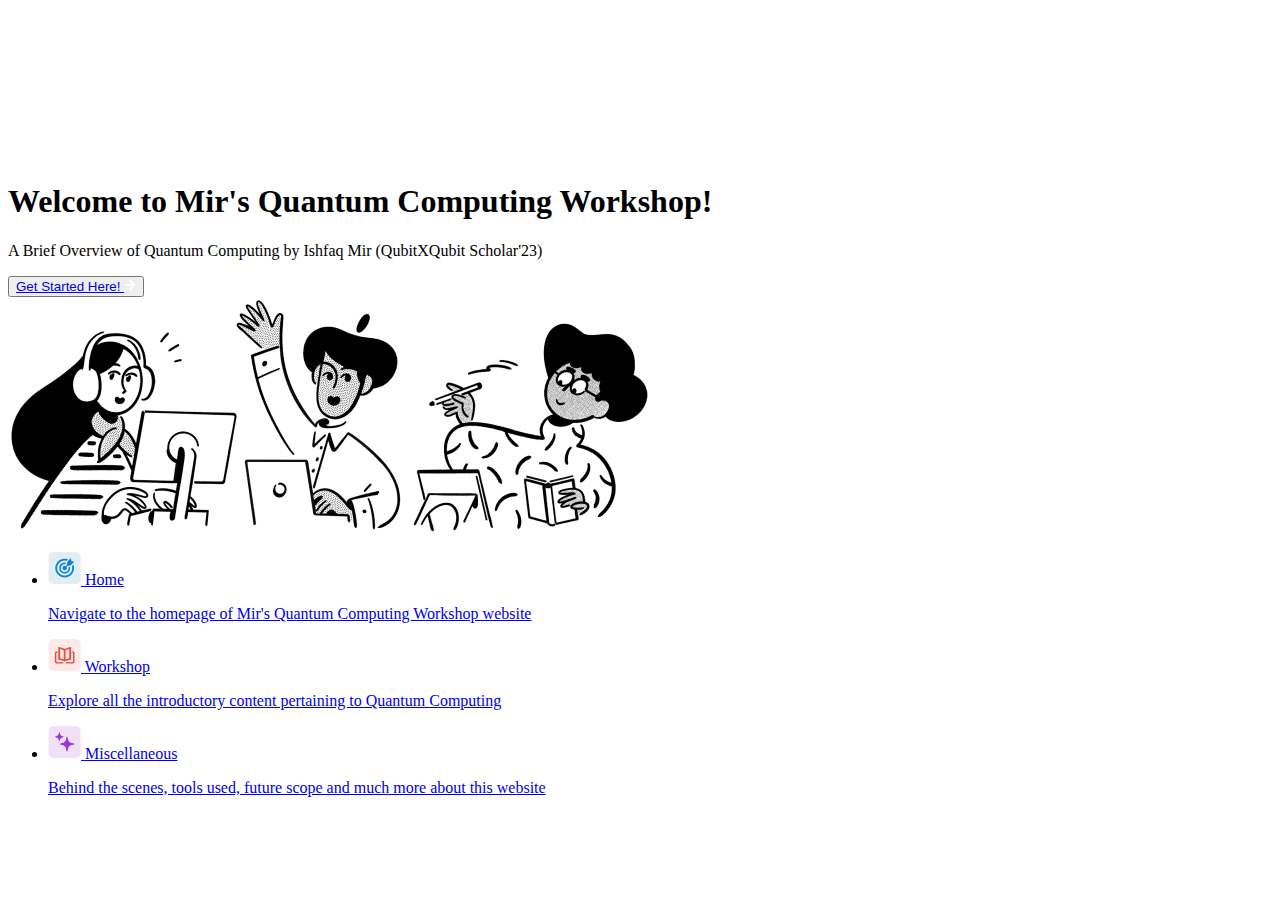
==== index.html @ f9caba0d "HTML Pages" ====
<!DOCTYPE html>
<html lang="en">

<head>
    <meta charset="UTF-8">
    <meta name="viewport" content="width=device-width, initial-scale=1.0">
    <title>Quantum Computing - Home</title>
    <link rel="shortcut icon" href="favicon.ico">

    <link rel="stylesheet" href="style.css">
</head>

<body>
    <header>
        <img src="Avatar.gif" alt="gif">
        <h1> Welcome to Mir's Quantum Computing Workshop!</h1>
        <p> A Brief Overview of Quantum Computing by Ishfaq Mir (QubitXQubit Scholar'23)</p>
        <button><a href="workshop.html">Get Started Here! <img src="get-started.png" alt=""></a></button>
        <br>
        <img src="Home_herosection.png" alt="">
        <nav>
            <ul>
                <li><a href="index.html"> <img src="home.png"> Home <p> Navigate to the homepage of Mir's Quantum Computing
                            Workshop website </p></a></li>
                <li><a href="workshop.html"> <img src="course.png"> Workshop <p> Explore all the introductory content pertaining to Quantum Computing </p></a></li>
                <li><a href="miscellaneous.html"> <img src="other.png"> Miscellaneous <p> Behind the scenes, tools used, future scope and much more about this website </p> </a></li>
            </ul>
        </nav>
    </header>

</body>

</html>
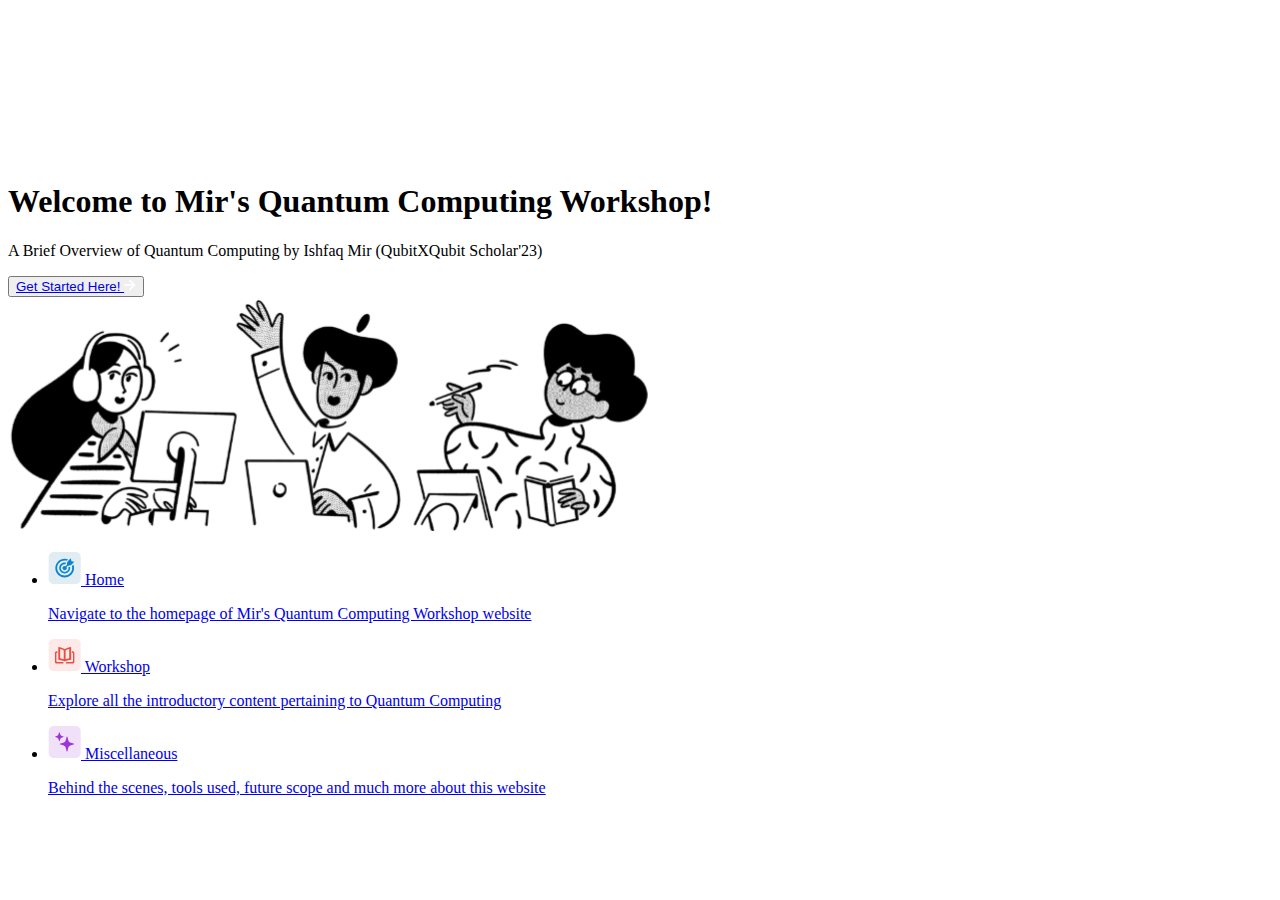
==== commit 6ff04da1: "Full HTML" ====
--- a/index.html
+++ b/index.html
@@ -17,13 +17,13 @@
         <p> A Brief Overview of Quantum Computing by Ishfaq Mir (QubitXQubit Scholar'23)</p>
         <button><a href="workshop.html">Get Started Here! <img src="get-started.png" alt=""></a></button>
         <br>
-        <img src="Home_herosection.png" alt="">
+        <img src="Home_hero.svg" alt="">
         <nav>
             <ul>
-                <li><a href="index.html"> <img src="home.png"> Home <p> Navigate to the homepage of Mir's Quantum Computing
+                <li><a href="index.html"> <img src="home.svg"> Home <p> Navigate to the homepage of Mir's Quantum Computing
                             Workshop website </p></a></li>
-                <li><a href="workshop.html"> <img src="course.png"> Workshop <p> Explore all the introductory content pertaining to Quantum Computing </p></a></li>
-                <li><a href="miscellaneous.html"> <img src="other.png"> Miscellaneous <p> Behind the scenes, tools used, future scope and much more about this website </p> </a></li>
+                <li><a href="workshop.html"> <img src="workshop.svg"> Workshop <p> Explore all the introductory content pertaining to Quantum Computing </p></a></li>
+                <li><a href="miscellaneous.html"> <img src="miscellaneous.svg"> Miscellaneous <p> Behind the scenes, tools used, future scope and much more about this website </p> </a></li>
             </ul>
         </nav>
     </header>
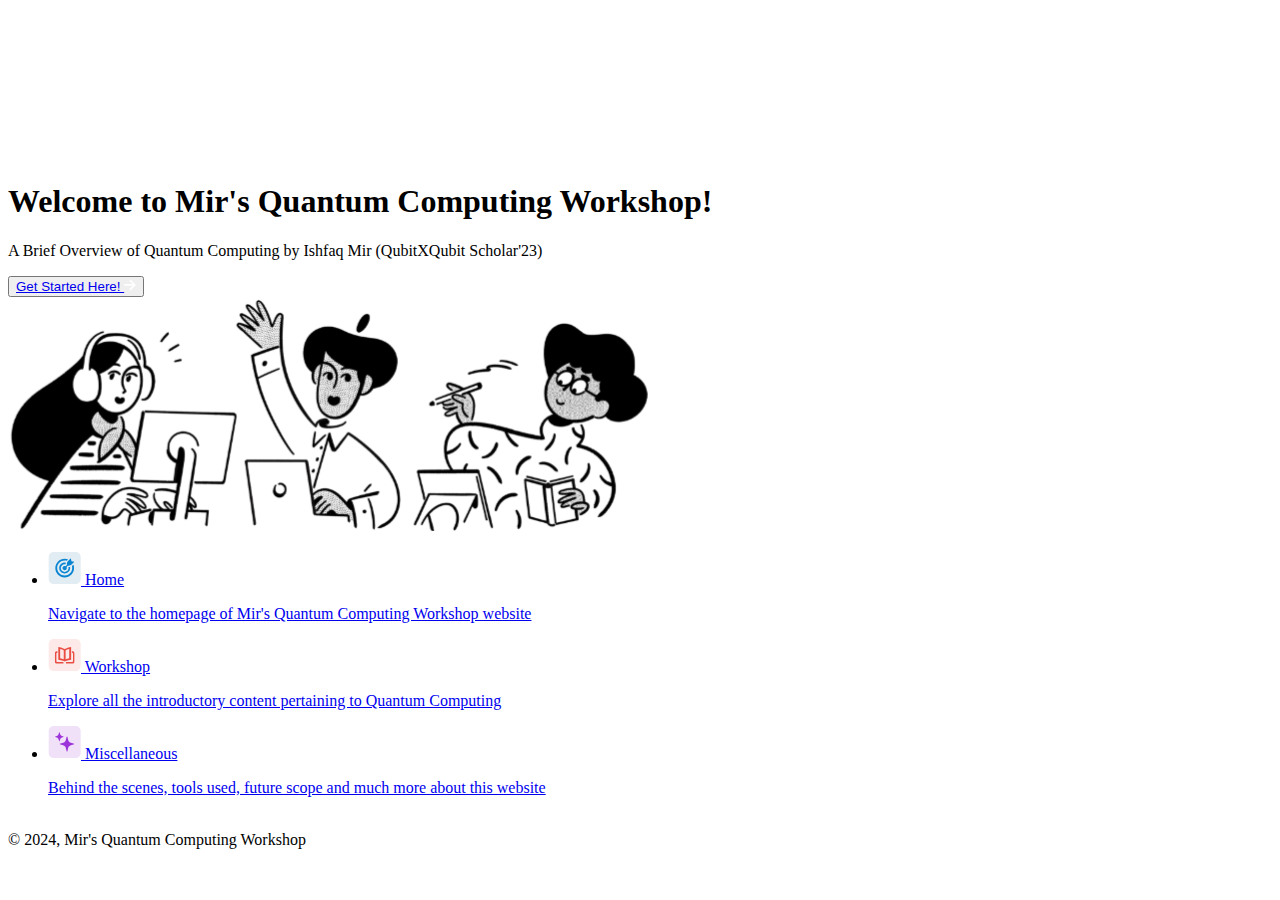
==== commit e7ac1227: "HTML_FINAL" ====
--- a/index.html
+++ b/index.html
@@ -15,7 +15,7 @@
         <img src="Avatar.gif" alt="gif">
         <h1> Welcome to Mir's Quantum Computing Workshop!</h1>
         <p> A Brief Overview of Quantum Computing by Ishfaq Mir (QubitXQubit Scholar'23)</p>
-        <button><a href="workshop.html">Get Started Here! <img src="get-started.png" alt=""></a></button>
+        <button><a href="workshop.html">Get Started Here! <img src="forward.svg" alt=""></a></button>
         <br>
         <img src="Home_hero.svg" alt="">
         <nav>
@@ -27,7 +27,8 @@
             </ul>
         </nav>
     </header>
-
+<br>
+    <footer>&copy 2024, Mir's Quantum Computing Workshop</footer>
 </body>
 
 </html>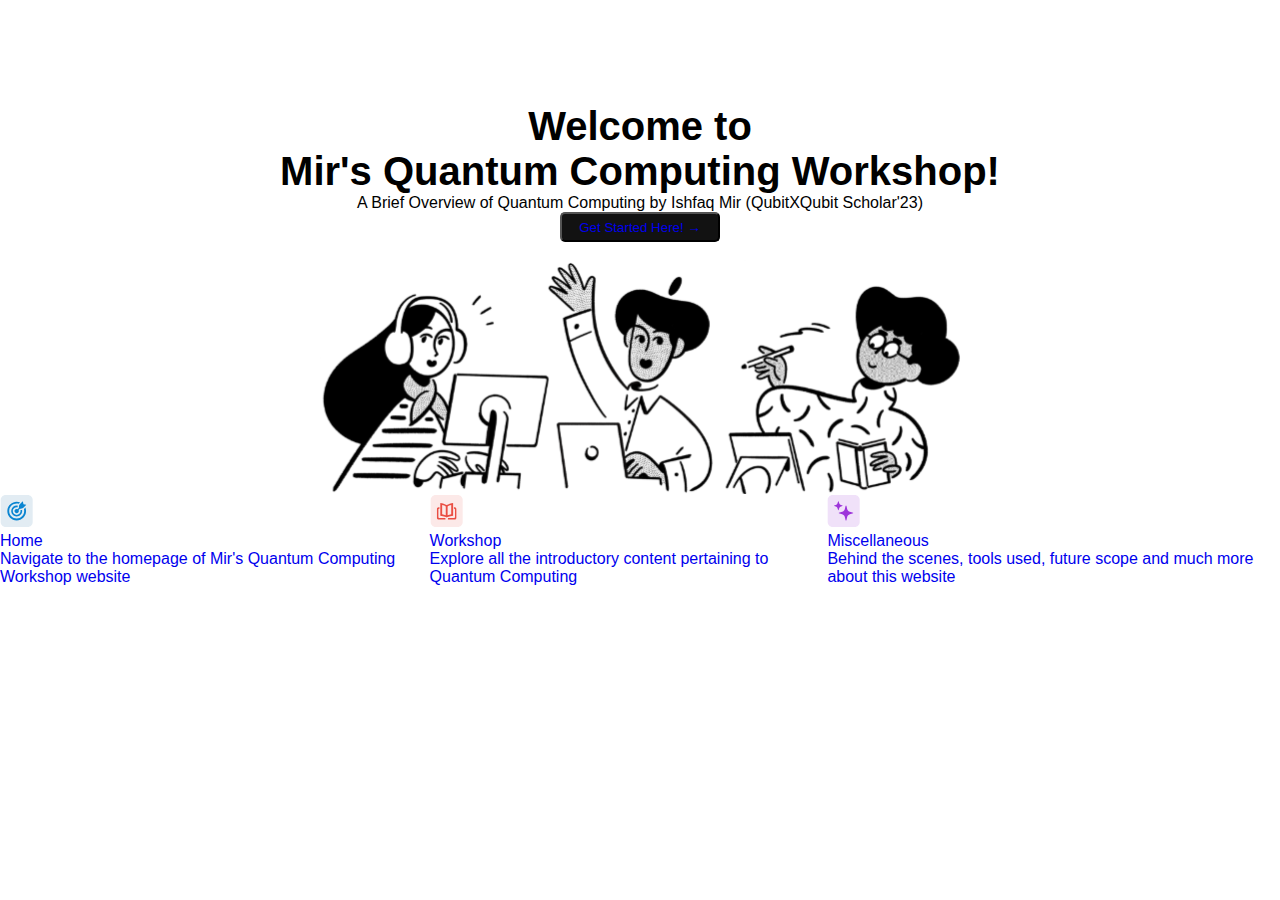
==== commit 2e8bbe9f: "first css" ====
--- a/index.html
+++ b/index.html
@@ -12,23 +12,41 @@
 
 <body>
     <header>
-        <img src="Avatar.gif" alt="gif">
-        <h1> Welcome to Mir's Quantum Computing Workshop!</h1>
-        <p> A Brief Overview of Quantum Computing by Ishfaq Mir (QubitXQubit Scholar'23)</p>
-        <button><a href="workshop.html">Get Started Here! <img src="forward.svg" alt=""></a></button>
+        <img src="Avatar.gif" class="AvatarGif" alt="gif">
+
+        <div class="hero_header">
+            <h1 class="hero_heading"> Welcome to <br> Mir's Quantum Computing Workshop!</h1>
+            <p class="hero_subheading"> A Brief Overview of Quantum Computing by Ishfaq Mir (QubitXQubit Scholar'23)</p>
+            <div>
+                <button class="hero_button"><a href="workshop.html">Get Started Here! &rarr; </a></button>
+            </div>
+        </div>
         <br>
-        <img src="Home_hero.svg" alt="">
-        <nav>
-            <ul>
-                <li><a href="index.html"> <img src="home.svg"> Home <p> Navigate to the homepage of Mir's Quantum Computing
-                            Workshop website </p></a></li>
-                <li><a href="workshop.html"> <img src="workshop.svg"> Workshop <p> Explore all the introductory content pertaining to Quantum Computing </p></a></li>
-                <li><a href="miscellaneous.html"> <img src="miscellaneous.svg"> Miscellaneous <p> Behind the scenes, tools used, future scope and much more about this website </p> </a></li>
-            </ul>
-        </nav>
+
+        <div class="hero">
+            <img src="Home_hero.svg" alt="">
+
+        </div>
+
+
+        <div class="nav">
+            <nav>
+                <ul>
+                    <div>
+                        <li><a href="index.html"> <img src="home.svg"> <br> Home <p> Navigate to the homepage of Mir's
+                                    Quantum Computing Workshop website </p></a></li>
+                    </div>
+                    <div>
+                        <li><a href="workshop.html"> <img src="workshop.svg"> <br> Workshop <p> Explore all the introductory
+                                content pertaining to Quantum Computing </p></a></li> </div>
+                    <div>
+                        <li><a href="miscellaneous.html"> <img src="miscellaneous.svg"> <br>Miscellaneous <p> Behind the scenes,
+                                tools used, future scope and much more about this website </p> </a></li></div>
+                </ul>
+            </nav>
+        </div>
+
     </header>
-<br>
-    <footer>&copy 2024, Mir's Quantum Computing Workshop</footer>
 </body>
 
 </html>--- a/style.css
+++ b/style.css
@@ -0,0 +1,73 @@
+*{
+margin: 0;
+padding: 0;
+border: border-box;
+font-family: Arial, Helvetica, sans-serif, sans-serif;
+line-height: auto;
+text-decoration: none; 
+
+}
+
+.AvatarGif {
+    width: 100px;
+}
+
+.hero {
+    width: auto;
+    height: auto;
+    display: flex;
+    align-items: center;
+    justify-content: center;
+}
+
+.hero_header {
+    display: flex;
+    display: block;
+    text-align: center;  
+}
+
+.hero_heading{
+    font-size: 40px;
+}
+
+.hero_subheading{
+    font-weight: medium ;
+}
+
+.hero_button{
+    
+    background-color: #121212;
+    color: #610202;
+    border-radius: 5px;
+    width: 160px;
+    height: 30px;
+    
+    
+    
+
+}
+    
+
+
+
+ul{
+    list-style-type: none;
+    display: flex;
+    align-items: center;
+    justify-content: center;
+    
+    
+}
+
+footer{
+    font-size: 13.6px;
+    text-align: center;
+    color: rgba(0, 0, 0, 0.4);
+    position: relative;
+    bottom: 0;
+    
+}
+    
+
+
+    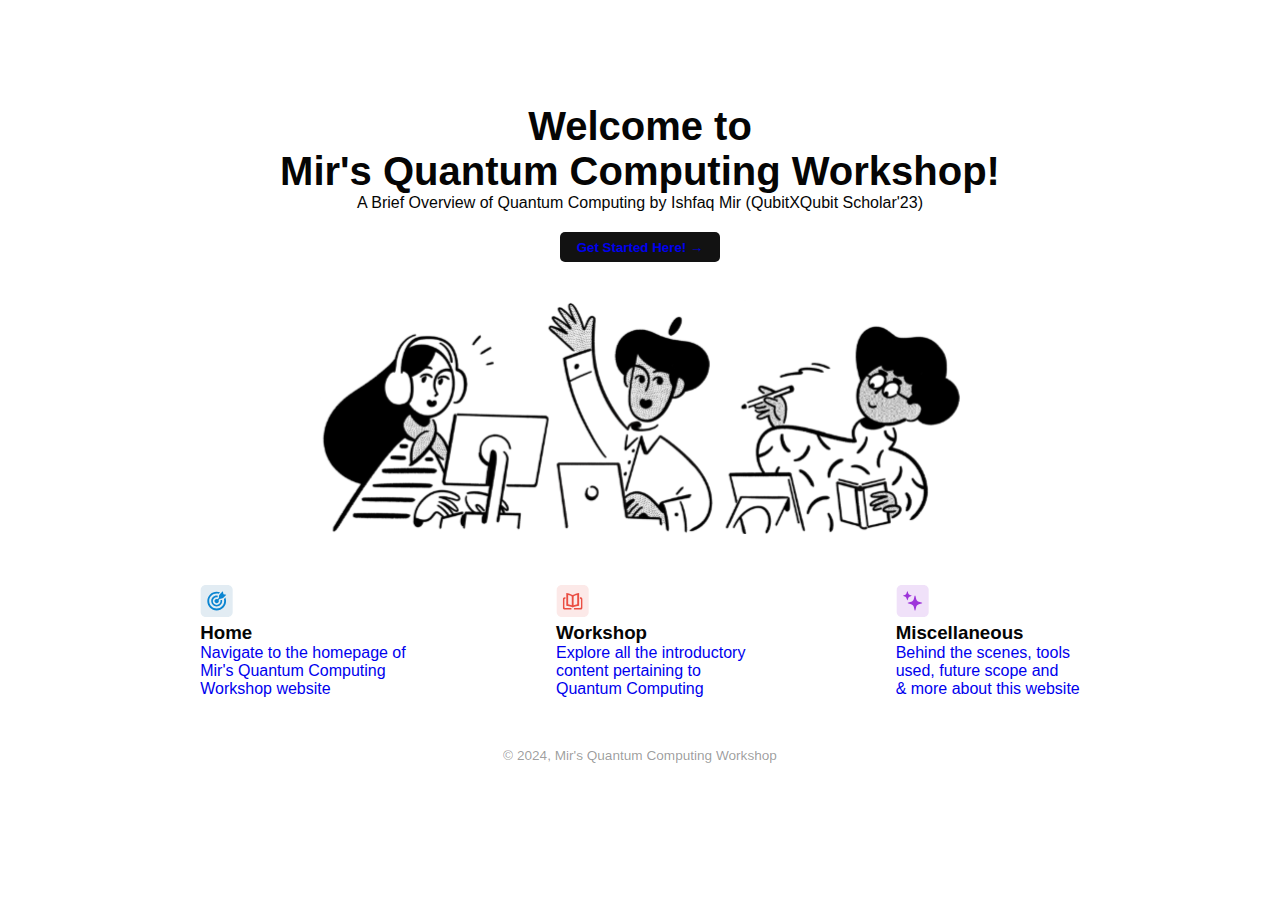
==== commit 8368548e: "2:33" ====
--- a/index.html
+++ b/index.html
@@ -18,7 +18,7 @@
             <h1 class="hero_heading"> Welcome to <br> Mir's Quantum Computing Workshop!</h1>
             <p class="hero_subheading"> A Brief Overview of Quantum Computing by Ishfaq Mir (QubitXQubit Scholar'23)</p>
             <div>
-                <button class="hero_button"><a href="workshop.html">Get Started Here! &rarr; </a></button>
+                <button class="hero_button"><a class="home_link" href="workshop.html">Get Started Here! &rarr; </a></button>
             </div>
         </div>
         <br>
@@ -33,19 +33,21 @@
             <nav>
                 <ul>
                     <div>
-                        <li><a href="index.html"> <img src="home.svg"> <br> Home <p> Navigate to the homepage of Mir's
-                                    Quantum Computing Workshop website </p></a></li>
+                        <li><a class="home_heading" href="index.html"> <img src="home.svg"> <br> <h3>Home</h3> <p> Navigate to the homepage of <br> Mir's
+                                    Quantum Computing <br> Workshop  website </p></a></li>
                     </div>
                     <div>
-                        <li><a href="workshop.html"> <img src="workshop.svg"> <br> Workshop <p> Explore all the introductory
-                                content pertaining to Quantum Computing </p></a></li> </div>
+                        <li><a class="workshop_heading" href="workshop.html"> <img src="workshop.svg"> <br> <h3>Workshop</h3> <p> Explore all the introductory <br>
+                                content pertaining to <br>Quantum Computing </p></a></li> </div>
                     <div>
-                        <li><a href="miscellaneous.html"> <img src="miscellaneous.svg"> <br>Miscellaneous <p> Behind the scenes,
-                                tools used, future scope and much more about this website </p> </a></li></div>
+                        <li><a class="miscellaneous_heading"  href="miscellaneous.html"> <img src="miscellaneous.svg"> <br> <h3>Miscellaneous</h3><p> Behind the scenes,
+                                tools <br> used, future scope and <br>& more about this website </p> </a></li></div>
                 </ul>
             </nav>
         </div>
 
+        
+    <footer class="footer">&copy 2024, Mir's Quantum Computing Workshop</footer>
     </header>
 </body>
 
--- a/style.css
+++ b/style.css
@@ -5,6 +5,8 @@
 font-family: Arial, Helvetica, sans-serif, sans-serif;
 line-height: auto;
 text-decoration: none; 
+list-style-type: none;
+word-wrap: break-word;
 
 }
 
@@ -18,43 +20,76 @@
     display: flex;
     align-items: center;
     justify-content: center;
+    margin-bottom: 50px;
 }
 
 .hero_header {
     display: flex;
     display: block;
-    text-align: center;  
+    text-align: center; 
+    color: #050505; 
 }
 
 .hero_heading{
     font-size: 40px;
+    text-align: center; 
+    color: #050505; 
 }
 
 .hero_subheading{
     font-weight: medium ;
 }
 
-.hero_button{
+button{
     
     background-color: #121212;
-    color: #610202;
+    color: #ffffff !important;
     border-radius: 5px;
     width: 160px;
     height: 30px;
-    
-    
-    
+    font-weight: bold;
+    border: none; 
+    margin: 20px;
 
 }
+p:active{
+    color
+}
+.hero_button:hover{
+    background-color: rgba(12,12,12, 0.9);
+}
+
+}
+.home_link:hover {
     
+    color:#ffffff
+}
+
+.home_link:active {
+    color: #ffffff;
+}
+
+.home_link:focus {
+    color: #ffffff;
+}
+
+.home_link:visited {
+    color: #ffffff;
+}
+
+h3,p:hover{
+    color:#050505
+}
+
+
 
 
 
 ul{
-    list-style-type: none;
     display: flex;
     align-items: center;
-    justify-content: center;
+    justify-content: space-evenly;
+    margin: 50px;
     
     
 }
@@ -63,9 +98,7 @@
     font-size: 13.6px;
     text-align: center;
     color: rgba(0, 0, 0, 0.4);
-    position: relative;
-    bottom: 0;
-    
+
 }
     
 
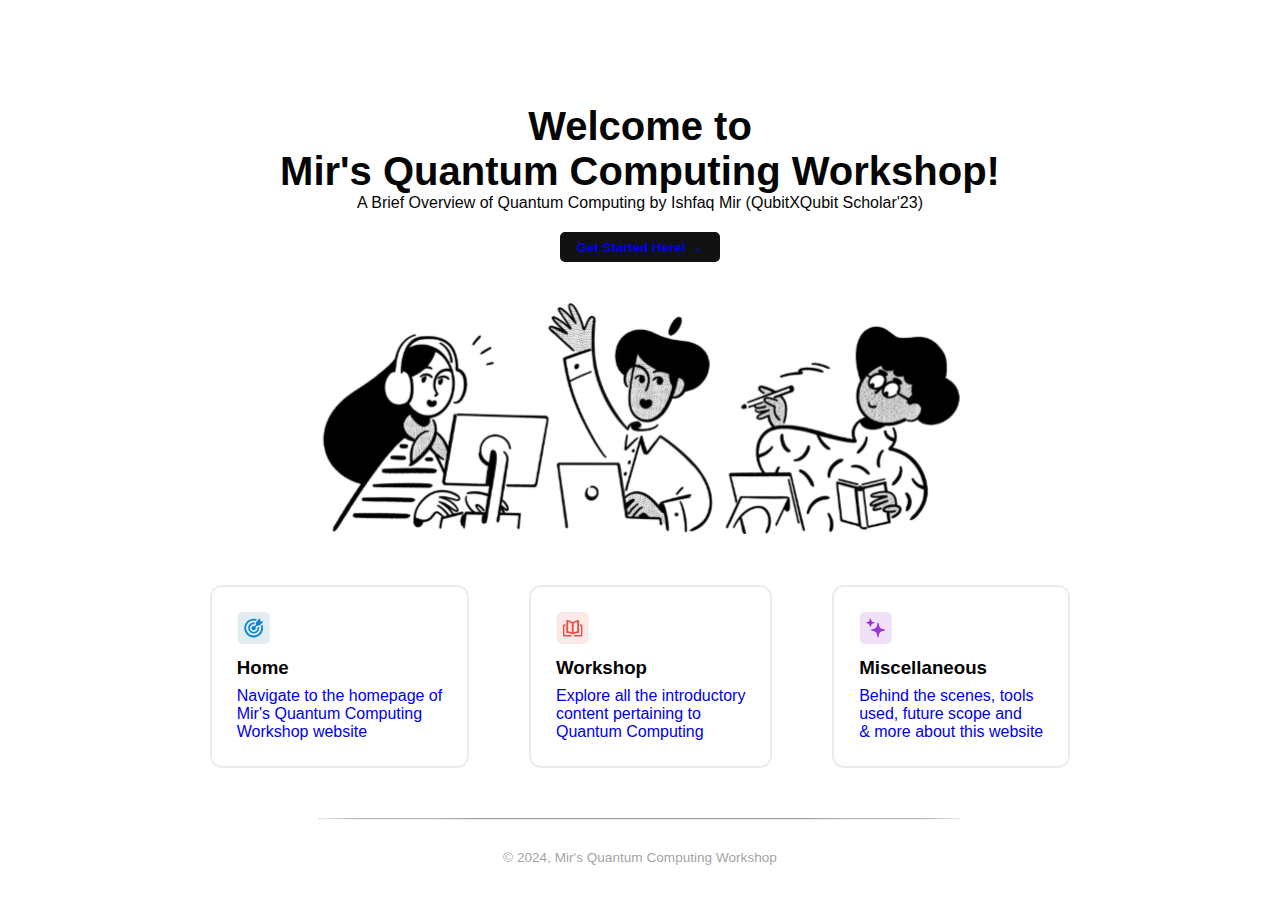
==== commit bf852d37: "home css" ====
--- a/index.html
+++ b/index.html
@@ -33,20 +33,20 @@
             <nav>
                 <ul>
                     <div>
-                        <li><a class="home_heading" href="index.html"> <img src="home.svg"> <br> <h3>Home</h3> <p> Navigate to the homepage of <br> Mir's
+                        <li><a class="home_heading" href="index.html"> <img src="home.svg"> <br> <h3>Home</h3> <p class="hero_p" id="hero_p1"> Navigate to the homepage of <br> Mir's
                                     Quantum Computing <br> Workshop  website </p></a></li>
                     </div>
                     <div>
-                        <li><a class="workshop_heading" href="workshop.html"> <img src="workshop.svg"> <br> <h3>Workshop</h3> <p> Explore all the introductory <br>
+                        <li><a class="workshop_heading" href="workshop.html"> <img src="workshop.svg"> <br> <h3>Workshop</h3> <p class="hero_p" id="hero_p2"> Explore all the introductory <br>
                                 content pertaining to <br>Quantum Computing </p></a></li> </div>
                     <div>
-                        <li><a class="miscellaneous_heading"  href="miscellaneous.html"> <img src="miscellaneous.svg"> <br> <h3>Miscellaneous</h3><p> Behind the scenes,
+                        <li><a class="miscellaneous_heading"  href="miscellaneous.html"> <img src="miscellaneous.svg"> <br> <h3>Miscellaneous</h3><p class="hero_p" id="hero_p3"> Behind the scenes,
                                 tools <br> used, future scope and <br>& more about this website </p> </a></li></div>
                 </ul>
             </nav>
         </div>
 
-        
+    <hr>  
     <footer class="footer">&copy 2024, Mir's Quantum Computing Workshop</footer>
     </header>
 </body>
--- a/style.css
+++ b/style.css
@@ -33,7 +33,8 @@
 .hero_heading{
     font-size: 40px;
     text-align: center; 
-    color: #050505; 
+    color: #050505;
+    
 }
 
 .hero_subheading{
@@ -51,12 +52,14 @@
     border: none; 
     margin: 20px;
 
+
+
 }
 p:active{
-    color
+    color:#ffffff
 }
 .hero_button:hover{
-    background-color: rgba(12,12,12, 0.9);
+    background-color: rgba(12,12,12, 0.7);
 }
 
 }
@@ -81,7 +84,9 @@
     color:#050505
 }
 
-
+.miscellaneous_heading {
+    margin-top: 10px;
+}
 
 
 
@@ -90,14 +95,71 @@
     align-items: center;
     justify-content: space-evenly;
     margin: 50px;
-    
-    
+
 }
+
+li{
+
+    border: 2px;
+    border-style: solid;
+    border-color:rgba(00,00,00,0.08);
+    border-radius: 12px;
+    padding: 25px;
+    margin-left: -100px;
+    margin-right: -100px;
+}
+
+h3{
+    margin-top: 8px;
+    margin-bottom: 8px;
+}
+
+#hero_p1:hover{
+    color: #0A85D1;
+}
+
+#hero_p2:hover{
+    color: #EA4E43;
+}
+
+#hero_p3:hover{
+color: #9D34DA;
+}
+
+
+.hero_p:active{
+    color: #050505;
+}
+
+.hero_p:focus{
+    color: #050505;
+}
+
+.hero_p:visited{
+    color: #050505;
+}
+
+
+
+
+hr{
+    color: rgba(0, 0, 0, 0.1);
+    margin: auto;
+    margin-bottom: 30px;
+    margin-top: 30px;
+    width: 50%;
+    display: flex;
+    align-items: center;
+    align-content: center;
+    border-radius: 40%;
+}
+
 
 footer{
     font-size: 13.6px;
     text-align: center;
     color: rgba(0, 0, 0, 0.4);
+    margin-bottom: 10px;
 
 }
     
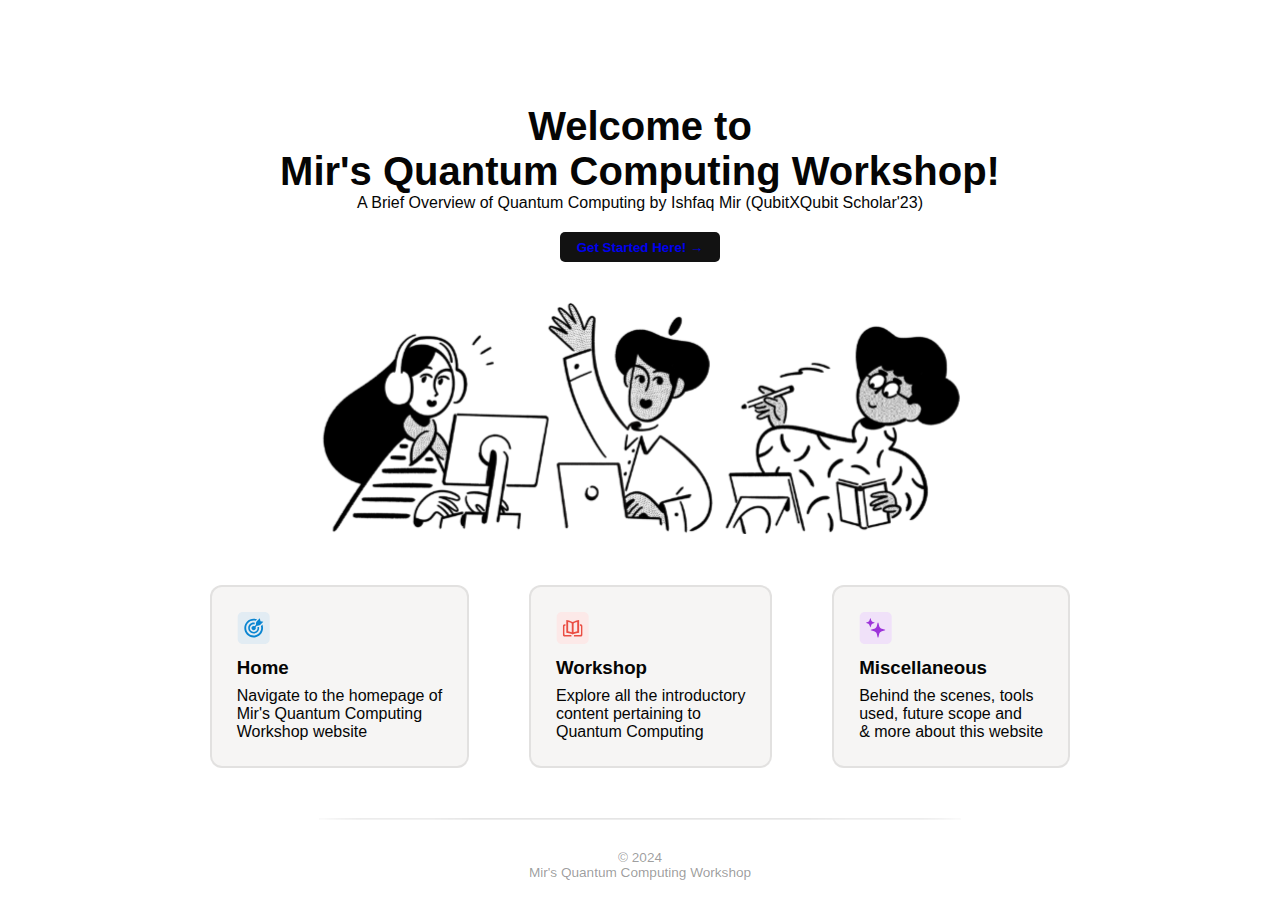
==== commit 36a5a5ae: "Worspace css half" ====
--- a/index.html
+++ b/index.html
@@ -31,23 +31,23 @@
 
         <div class="nav">
             <nav>
-                <ul>
+                <ul class="ul1">
                     <div>
-                        <li><a class="home_heading" href="index.html"> <img src="home.svg"> <br> <h3>Home</h3> <p class="hero_p" id="hero_p1"> Navigate to the homepage of <br> Mir's
+                        <li class="li1"><a class="home_heading" href="index.html"> <img src="home.svg"> <br> <h3>Home</h3> <p class="hero_p" id="hero_p1"> Navigate to the homepage of <br> Mir's
                                     Quantum Computing <br> Workshop  website </p></a></li>
                     </div>
                     <div>
-                        <li><a class="workshop_heading" href="workshop.html"> <img src="workshop.svg"> <br> <h3>Workshop</h3> <p class="hero_p" id="hero_p2"> Explore all the introductory <br>
+                        <li class="li1"><a class="workshop_heading" href="workshop.html"> <img src="workshop.svg"> <br> <h3>Workshop</h3> <p class="hero_p" id="hero_p2"> Explore all the introductory <br>
                                 content pertaining to <br>Quantum Computing </p></a></li> </div>
                     <div>
-                        <li><a class="miscellaneous_heading"  href="miscellaneous.html"> <img src="miscellaneous.svg"> <br> <h3>Miscellaneous</h3><p class="hero_p" id="hero_p3"> Behind the scenes,
+                        <li class="li1" ><a class="miscellaneous_heading"  href="miscellaneous.html"> <img src="miscellaneous.svg"> <br> <h3>Miscellaneous</h3><p class="hero_p" id="hero_p3"> Behind the scenes,
                                 tools <br> used, future scope and <br>& more about this website </p> </a></li></div>
                 </ul>
             </nav>
         </div>
 
     <hr>  
-    <footer class="footer">&copy 2024, Mir's Quantum Computing Workshop</footer>
+    <footer class="footer">&copy 2024 <br> Mir's Quantum Computing Workshop</footer>
     </header>
 </body>
 
--- a/style.css
+++ b/style.css
@@ -8,6 +8,7 @@
 list-style-type: none;
 word-wrap: break-word;
 
+
 }
 
 .AvatarGif {
@@ -62,7 +63,7 @@
     background-color: rgba(12,12,12, 0.7);
 }
 
-}
+
 .home_link:hover {
     
     color:#ffffff
@@ -88,9 +89,11 @@
     margin-top: 10px;
 }
 
-
-
-ul{
+p {
+    color: #050505;
+}
+
+.ul1{
     display: flex;
     align-items: center;
     justify-content: space-evenly;
@@ -98,17 +101,23 @@
 
 }
 
-li{
+.li1{
 
     border: 2px;
     border-style: solid;
     border-color:rgba(00,00,00,0.08);
+    background-color: #F6F5F4;
     border-radius: 12px;
     padding: 25px;
     margin-left: -100px;
     margin-right: -100px;
 }
 
+.li1:hover{
+    background-color: #FFFFFF;
+
+}
+
 h3{
     margin-top: 8px;
     margin-bottom: 8px;
@@ -144,6 +153,7 @@
 
 hr{
     color: rgba(0, 0, 0, 0.1);
+    border-color:rgba(0, 0, 0, 0.1); ;
     margin: auto;
     margin-bottom: 30px;
     margin-top: 30px;
@@ -154,14 +164,60 @@
     border-radius: 40%;
 }
 
-
 footer{
     font-size: 13.6px;
     text-align: center;
     color: rgba(0, 0, 0, 0.4);
-    margin-bottom: 10px;
-
-}
+    margin-bottom: 15px;
+}
+
+
+/* workshop*/
+
+.ul2{
+    display: flex;
+    align-items: center;
+    justify-content: space-evenly;
+    margin: 50px;
+    flex-wrap: wrap;
+    
+    
+}
+
+.li2{
+    width: 65%;
+    
+    border: 2px;
+    border-style: solid;
+    border-color:rgba(00,00,00,0.08);
+    background-color: #F6F5F4;
+    border-radius: 12px;
+    padding: 18px;
+    margin-block: 25px;
+   
+}
+
+.li2:hover{
+    background-color: #FFFFFF
+}
+
+.workspace_p1:hover{
+    color: #EA4E43;
+}
+
+.workspace_p2:hover{
+    color: #F5A300;
+}
+
+.workspace_p3:hover{
+color: #0A85D1;
+}
+
+
+
+
+
+
     
 
 
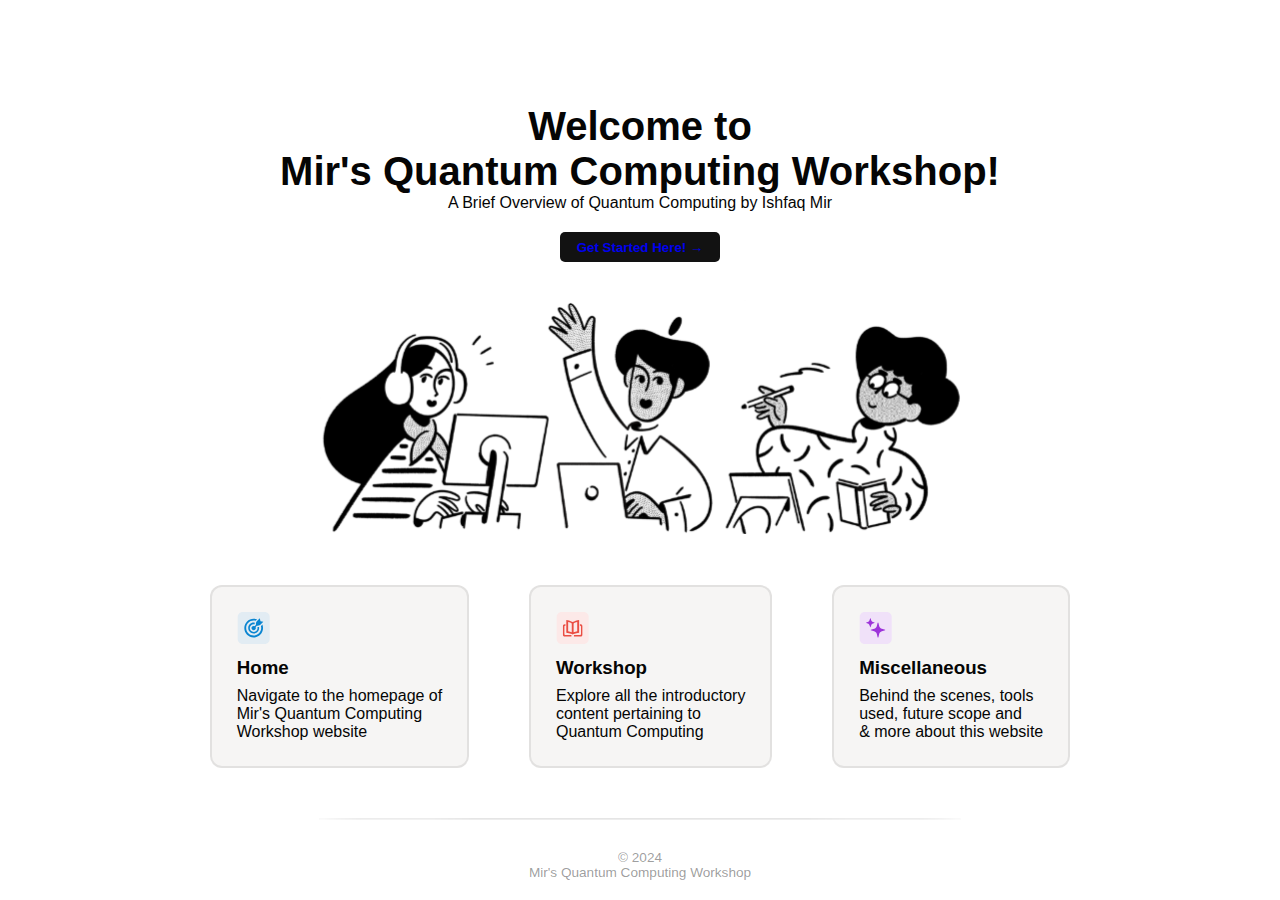
==== commit 83a310e2: "Update index.html" ====
--- a/index.html
+++ b/index.html
@@ -16,7 +16,7 @@
 
         <div class="hero_header">
             <h1 class="hero_heading"> Welcome to <br> Mir's Quantum Computing Workshop!</h1>
-            <p class="hero_subheading"> A Brief Overview of Quantum Computing by Ishfaq Mir (QubitXQubit Scholar'23)</p>
+            <p class="hero_subheading"> A Brief Overview of Quantum Computing by Ishfaq Mir</p>
             <div>
                 <button class="hero_button"><a class="home_link" href="workshop.html">Get Started Here! &rarr; </a></button>
             </div>
--- a/style.css
+++ b/style.css
@@ -6,7 +6,7 @@
 line-height: auto;
 text-decoration: none; 
 list-style-type: none;
-word-wrap: break-word;
+
 
 
 }
@@ -178,7 +178,7 @@
     display: flex;
     align-items: center;
     justify-content: space-evenly;
-    margin: 50px;
+    margin: 40px;
     flex-wrap: wrap;
     
     
@@ -213,9 +213,133 @@
 color: #0A85D1;
 }
 
-
-
-
+h4 {
+    color: #050505;
+    margin-bottom: 8px;
+    margin-top: 8px;
+}
+
+/* miscellaneous */
+
+
+.ul3{
+    display: flex;
+    align-items: center;
+    justify-content: space-evenly;
+    margin: 40px;
+    flex-wrap: wrap;
+    
+    
+}
+
+.li3{
+    width: 65%;
+    
+    border: 2px;
+    border-style: solid;
+    border-color:rgba(00,00,00,0.08);
+    background-color: #F6F5F4;
+    border-radius: 12px;
+    padding: 18px;
+    margin-block: 25px;
+   
+}
+
+
+
+.li3:hover{
+    background-color: #FFFFFF
+}
+
+#misc_p1:hover{
+    color: #F8792A;
+}
+
+#misc_p2:hover{
+    color: #9D34DA;
+}
+
+#misc_p3:hover{
+color: #EA4E43;
+}
+
+#misc_p4:hover{
+    color: #F5A300;
+    }
+
+#misc_p5:hover{
+color: #FAA700;
+}
+
+#misc_p6:hover{
+    color: #0A85D1;
+
+    }
+
+
+.th{
+    padding: 10px;
+    color: #050505;
+    border-spacing:0cap
+}
+
+td {
+    padding-right: 50px
+}
+
+.misc_p6 label {
+    display: block;
+    margin-bottom: 8px;
+    margin-top: 20px;
+    width: 100%;
+    
+}
+
+.misc_p6 input[type="text"] {
+
+    border: 1px solid rgba(00,00,00,0.08);
+    padding: 12px;
+    box-sizing: border-box;
+    width: 65%;
+    resize: vertcal;
+    border-radius: 5px;
+
+}
+
+#message {
+    height: 100px;
+}
+
+.misc_p6 input[type="submit"] {
+    background-color: #121212;
+    color: #ffffff !important;
+    border-radius: 5px;
+    width: 100px;
+    height: 30px;
+    font-weight: bold;
+    border: none; 
+    margin-top: 28px;
+    cursor: grab;
+
+}
+
+#submit_button:hover {
+    background-color: rgba(12,12,12, 0.7);
+}
+
+#tools_used {
+    height: 120x;
+}
+
+#tools_used_svg {
+    margin-top:  15px;
+    width: 12%;
+}
+
+#design_file{
+    height: 400px
+    
+}
 
 
     
